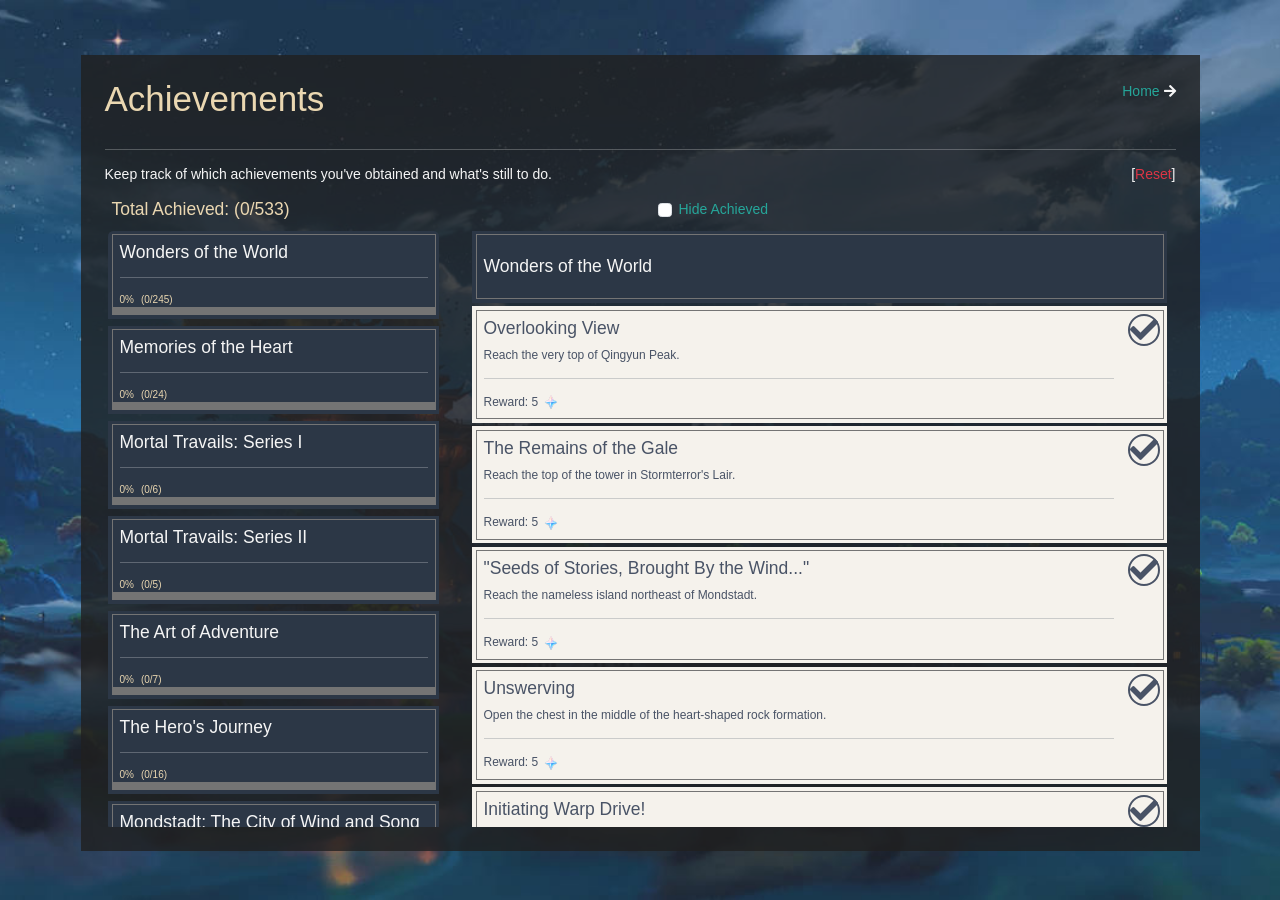
==== achievements.html @ c9c0354f "Add achievement page" ====
<!DOCTYPE html>
<html lang="en" dir="ltr">

<head>
    <title>Genshin Impact Tools - Achievements</title>
    <meta http-equiv="Content-Type" content="text/html; charset=UTF-8">

    <meta name="description" content="Genshin Impact Tools - Simple tools for Genshin Impact. - Achievements - Keep track of which achievements you've obtained and what's still to do.">
    <meta name="viewport" content="width=device-width, initial-scale=1.0, user-scalable=yes, minimum-scale=0.25, maximum-scale=5.0">

    <link rel="icon" href="./favicon.ico" type="image/x-icon" />
    <link href="https://cdn.jsdelivr.net/npm/bootstrap@5.0.1/dist/css/bootstrap.min.css" rel="stylesheet" integrity="sha384-+0n0xVW2eSR5OomGNYDnhzAbDsOXxcvSN1TPprVMTNDbiYZCxYbOOl7+AMvyTG2x" crossorigin="anonymous">
    <link href="https://cdnjs.cloudflare.com/ajax/libs/font-awesome/5.15.3/css/all.min.css" rel="stylesheet">
    <link rel="stylesheet" href="./css/index.css">
    <link rel="stylesheet" href="./css/achievements.css">
</head>

<body>
    <div class="page">
        <div class="container page-container">
            <section class="section">
                <div class="section-container">
                    <header class="section-header">
                        <div class="section-header-container">
                            <span class="home-link" role="button" tabindex="0"><a href="./index.html" role="button">Home</a>&nbsp;<i class="fas fa-arrow-right"></i></span>
                            <h1 class="section-header-title">Achievements</h1>
                        </div>
                    </header>
                    <hr class="section-header-separator">
                    <div id="calculator-content" class="content collapse show">
                        <article class="content-container">
                            <div>
                                <span class="reset-achievements" role="button" tabindex="0"><a id="reset" class="text-danger" role="button">Reset</a></span>
                                <p>
                                    Keep track of which achievements you've obtained and what's still to do.
                                </p>
                            </div>
                            <div class="row">
                                <div class="col-12 col-md-6">
                                    <h5 class="total mx-2">
                                        <span>Total Achieved:</span>
                                        <span class="total-achieved">(0/0)</span>
                                    </h5>
                                </div>
                                <div class="col-12 col-md-6">
                                    <div class="form-check form-check-inline mx-2">
                                        <input class="form-check-input" type="checkbox" id="hide-achieved" />
                                        <label class="form-check-label" for="hide-achieved">Hide Achieved</label>
                                    </div>
                                </div>
                            </div>
                            <div class="row">
                                <div class="col-4 d-none d-md-block">
                                    <div id="achievement-category" class="list-group">
                                    </div>
                                </div>
                                <div class="col-12 col-md-8">
                                    <div id="achievement-list">
                                    </div>
                                </div>
                            </div>
                        </article>
                    </div>
                </div>
            </section>
        </div>
    </div>
    <script src="https://cdn.jsdelivr.net/npm/@popperjs/core@2.9.2/dist/umd/popper.min.js" integrity="sha384-IQsoLXl5PILFhosVNubq5LC7Qb9DXgDA9i+tQ8Zj3iwWAwPtgFTxbJ8NT4GN1R8p" crossorigin="anonymous"></script>
    <script src="https://cdn.jsdelivr.net/npm/bootstrap@5.0.1/dist/js/bootstrap.min.js" integrity="sha384-Atwg2Pkwv9vp0ygtn1JAojH0nYbwNJLPhwyoVbhoPwBhjQPR5VtM2+xf0Uwh9KtT" crossorigin="anonymous"></script>
    <script src="https://code.jquery.com/jquery-3.6.0.min.js" integrity="sha256-/xUj+3OJU5yExlq6GSYGSHk7tPXikynS7ogEvDej/m4=" crossorigin="anonymous"></script>
    <script src="./js/app.js"></script>
    <script src="./js/achievements.js"></script>
</body>

</html>
---- css/index.css ----
:root {
    --content-background-color: rgba(32, 32, 32, .8);
    --content-text-color: #f5f5f5;
    --content-text-accent-color: 234, 215, 177;
    --content-text-dark-primary-color: rgb(73, 83, 102);
    --content-text-dark-secodnary-color: rgb(160, 167, 171);
    --content-link-color: rgb(38, 166, 154);
    --content-link-color-hover: rgb(52, 234, 218);
}

@font-face {
    font-family: "Genshin";
    font-style: normal;
    font-weight: normal;
    src: url(./../font/Genshin_Impact_Font.font-woff) format("truetype")
}

a {
    color: var(--content-link-color);
    text-decoration: none;
    transition: color 0.3s ease 0s;
}

a:hover {
    color: #34eada;
    text-decoration: underline;
}

.table td {
    text-align: center;
}

.font-accent {
    color: rgb(var(--content-text-accent-color)) !important;
}

.font-primary-dark {
    color: var(--content-text-dark-primary-color) !important;
}

.font-secondary-dark {
    color: var(--content-text-dark-secodnary-color) !important;
}

html,
body {
    font-family: "Genshin", "Helvetica Neue", Helvetica, Arial, sans-serif;
    font-size: 14px;
    background-size: cover;
    overflow-x: hidden;
    padding-bottom: 55px;
    background-position: top;
    background-repeat: no-repeat;
    background-attachment: fixed;
    background-image: url(./../img/Background_Main.jpg);
    color: var(--content-text-color);
}

.page-container {
    margin-top: 55px;
}

.section {
    background-color: var(--content-background-color);
    padding-top: 10px;
    z-index: 200;
}

.section-container {
    padding: 0px 24px 24px;
}

.section-header {
    -webkit-font-smoothing: antialiased;
    align-items: flex-start;
    display: flex;
    justify-content: flex-end;
    width: 100%;
    z-index: 200;
    padding: 16px 0px 12px;
}

.section-header-container {
    align-self: flex-end;
    flex-grow: 1;
    max-width: 100%;
    min-width: 0px;
}

.section-header-title {
    word-wrap: break-word;
    align-items: flex-end;
    color: rgb(var(--content-text-accent-color));
    display: inline-block;
    line-height: 1;
    max-width: 100%;
}

.home-link {
    font-size: 14px;
    float: right;
    -moz-user-select: none;
    -webkit-user-select: none;
    -ms-user-select: none;
    user-select: none;
}

.section-toggle-collapse {
    font-size: 14px;
    float: right;
    -moz-user-select: none;
    -webkit-user-select: none;
    -ms-user-select: none;
    user-select: none;
}

.section-toggle-collapse:before {
    content: '[';
    font-size: 14px;
}

.section-toggle-collapse:after {
    content: ']';
    font-size: 14px;
}

.calculate-level-table {
    font-size: 12px;
}

#calculator-calculation .table.calculate-level-table th {
    background-color: rgb(0 0 0 / 20%);
}

.calculate-level-table td {
    padding: 0;
}
---- css/achievements.css ----
html,
body {
    background-image: url(./../img/Background_Liyue_2.jpg);
    padding-bottom: 0;
}

.reset-achievements {
    font-size: 14px;
    float: right;
    -moz-user-select: none;
    -webkit-user-select: none;
    -ms-user-select: none;
    user-select: none;
}

.reset-achievements:before {
    content: '[';
    font-size: 14px;
}

.reset-achievements:after {
    content: ']';
    font-size: 14px;
}

.total {
    color: rgb(var(--content-text-accent-color));
}

.form-check {
    color: var(--content-link-color);
    text-decoration: none;
    transition: color 0.3s ease 0s;
}

.list-group-item .progress-number {
    font-size: 10px;
    color: rgb(var(--content-text-accent-color));
}

.list-group-item:hover .progress-number {
    font-size: 10px;
    color: #aba18e;
}

.list-group-item .progress {
    height: 0.5rem;
    border-radius: 0;
    background-color: #747474;
}

.list-group-item .progress .progress-bar {
    background-color: #ebb954;
}

.list-group-item .inner-border {
    border: 1px solid #747474;
}

#achievement-category,
#achievement-list {
    overflow-y: auto;
    height: 500px;
    overflow-x: hidden;
    padding-right: 12px;
}

#achievement-category .list-group-item,
#achievement-list .list-group-item {
    background-color: #2c3746;
    margin: 0.25rem;
    color: var(--content-text-color);
    padding: 0.25rem;
    border: none;
}

#achievement-category .list-group-item:hover,
#achievement-list .list-group-item:hover {
    background-color: #e6e0cd;
    color: var(--content-text-dark-primary-color);
}

#achievement-list .list-group-item.achievement {
    background-color: #f5f2ec;
    color: var(--content-text-dark-primary-color);
    margin: 0.25rem;
    padding: 0.25rem;
    border: none;
}

#achievement-list .list-group-item.achievement:hover {
    background-color: #e6e0cd;
}

#achievement-list .list-group-item.achievement .inner-border {
    border: 1px solid #747474;
}

#achievement-list .list-group-item.achievement .description,
#achievement-list .list-group-item.achievement .reward {
    font-size: 12px;
}

.achieved-check {
    font-size: 28px;
    margin: 0.25rem;
    position: absolute;
    top: 4px;
    right: 4px;
}

.achieved-check .fa-check {
    border: 2px solid;
    border-radius: 50%;
    cursor: pointer;
    display: block;
    margin-bottom: 0.25rem;
}

.achieved-check .fa-check.achieved {
    color: #7db707;
}

#achievement-list.hide-achieved .achievement.achieved {
    display: none;
}
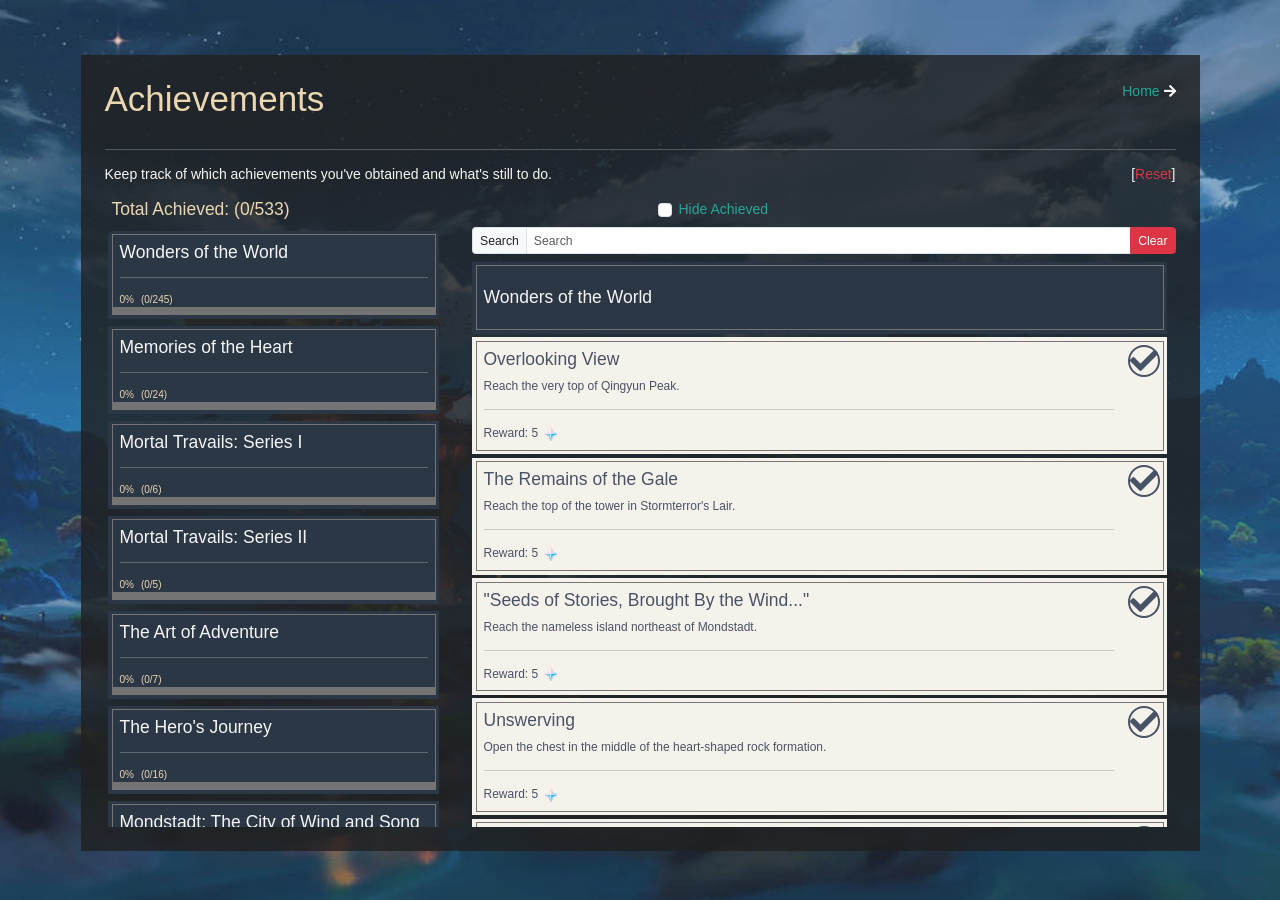
==== commit c3f8a147: "Add search" ====
--- a/achievements.html
+++ b/achievements.html
@@ -55,6 +55,11 @@
                                     </div>
                                 </div>
                                 <div class="col-12 col-md-8">
+                                    <div class="input-group input-group-sm" style="padding-left: 0.25rem; margin-bottom: 4px;">
+                                        <span class="input-group-text" id="search-lbl">Search</span>
+                                        <input type="text" id="search" class="form-control" placeholder="Search" data-search-target="#achievement-list" data-search-item=".achievement" data-search-scroll="true" aria-label="Search" aria-describedby="search-lbl">
+                                        <button class="btn btn-danger" type="button" onclick="$('#search').val('').change();">Clear</button>
+                                    </div>
                                     <div id="achievement-list">
                                     </div>
                                 </div>
--- a/css/index.css
+++ b/css/index.css
@@ -134,4 +134,8 @@
 
 .calculate-level-table td {
     padding: 0;
+}
+
+.non-match {
+    display: none !important;
 }
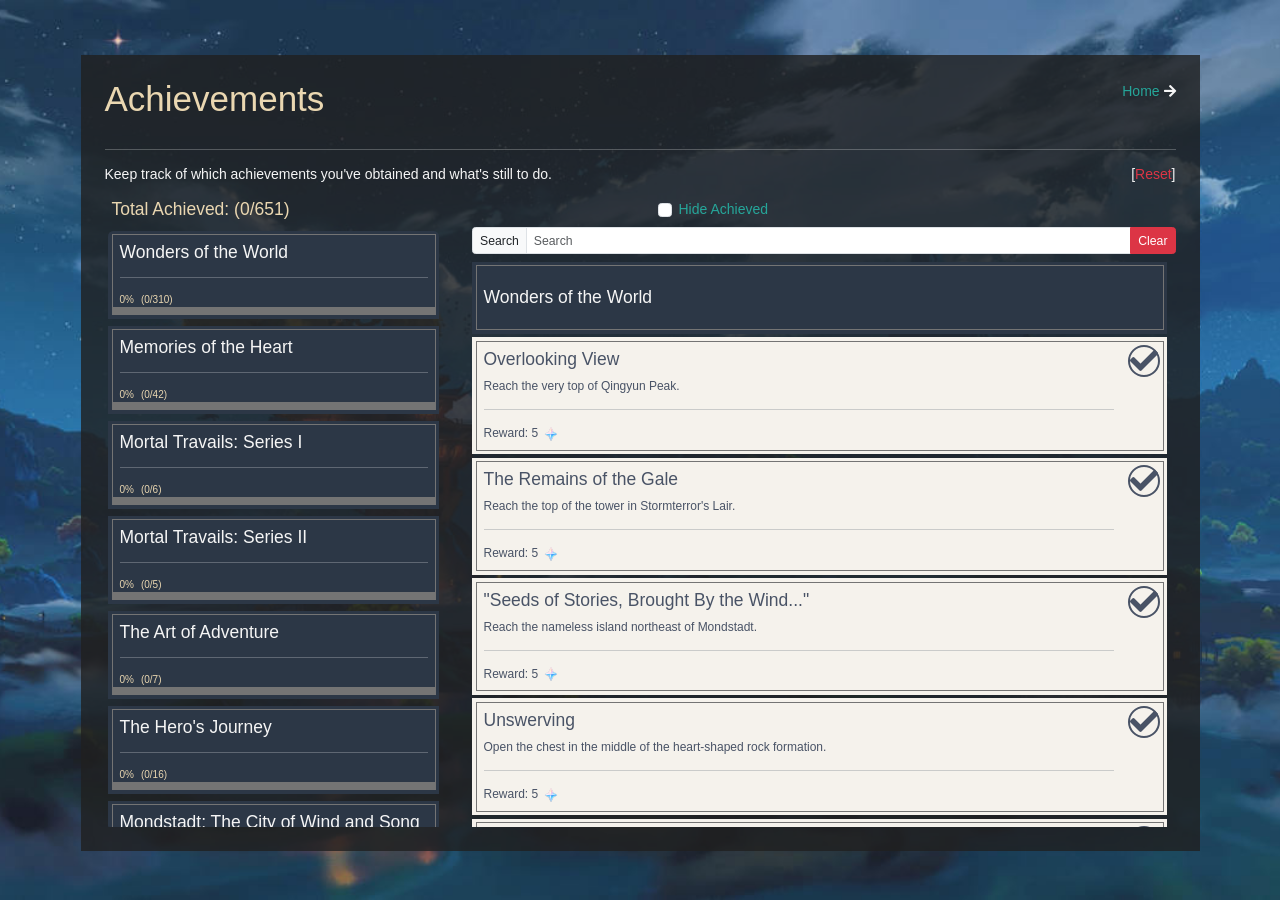
==== commit 83608803: "Update achievements.html" ====
--- a/achievements.html
+++ b/achievements.html
@@ -2,7 +2,7 @@
 <html lang="en" dir="ltr">
 
 <head>
-    <title>Genshin Impact Tools - Achievements</title>
+    <title>Genshin Impact Tools - Achievements!</title>
     <meta http-equiv="Content-Type" content="text/html; charset=UTF-8">
 
     <meta name="description" content="Genshin Impact Tools - Simple tools for Genshin Impact. - Achievements - Keep track of which achievements you've obtained and what's still to do.">
--- a/css/achievements.css
+++ b/css/achievements.css
@@ -51,6 +51,10 @@
 
 .list-group-item .progress .progress-bar {
     background-color: #ebb954;
+}
+
+.list-group-item .progress .progress-bar[aria-valuenow="100"] {
+    background-color: #7db707;
 }
 
 .list-group-item .inner-border {
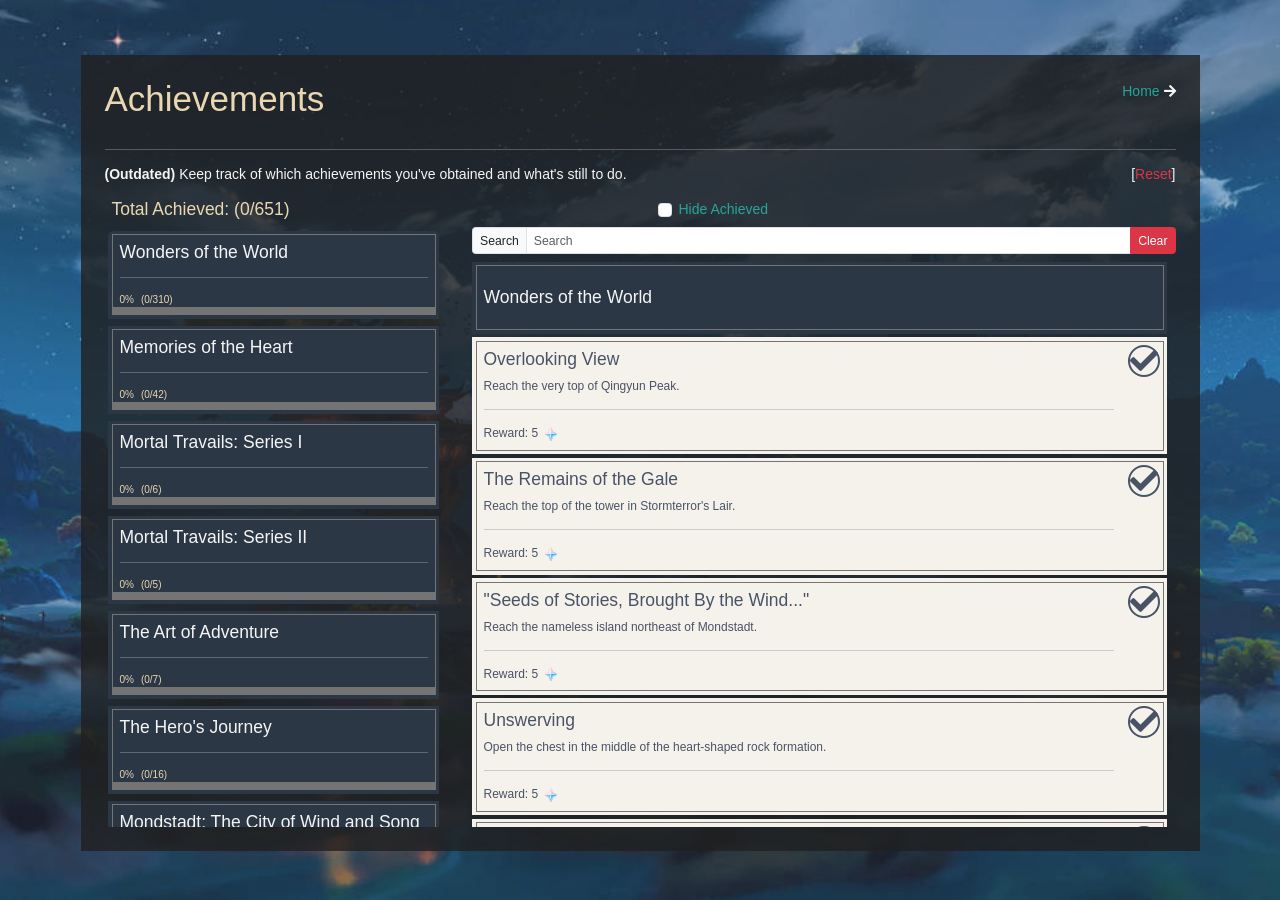
==== commit 8c7c8041: "L3 Durin and Jahoda" ====
--- a/achievements.html
+++ b/achievements.html
@@ -32,7 +32,7 @@
                             <div>
                                 <span class="reset-achievements" role="button" tabindex="0"><a id="reset" class="text-danger" role="button">Reset</a></span>
                                 <p>
-                                    Keep track of which achievements you've obtained and what's still to do.
+                                    <strong>(Outdated)</strong> Keep track of which achievements you've obtained and what's still to do.
                                 </p>
                             </div>
                             <div class="row">
